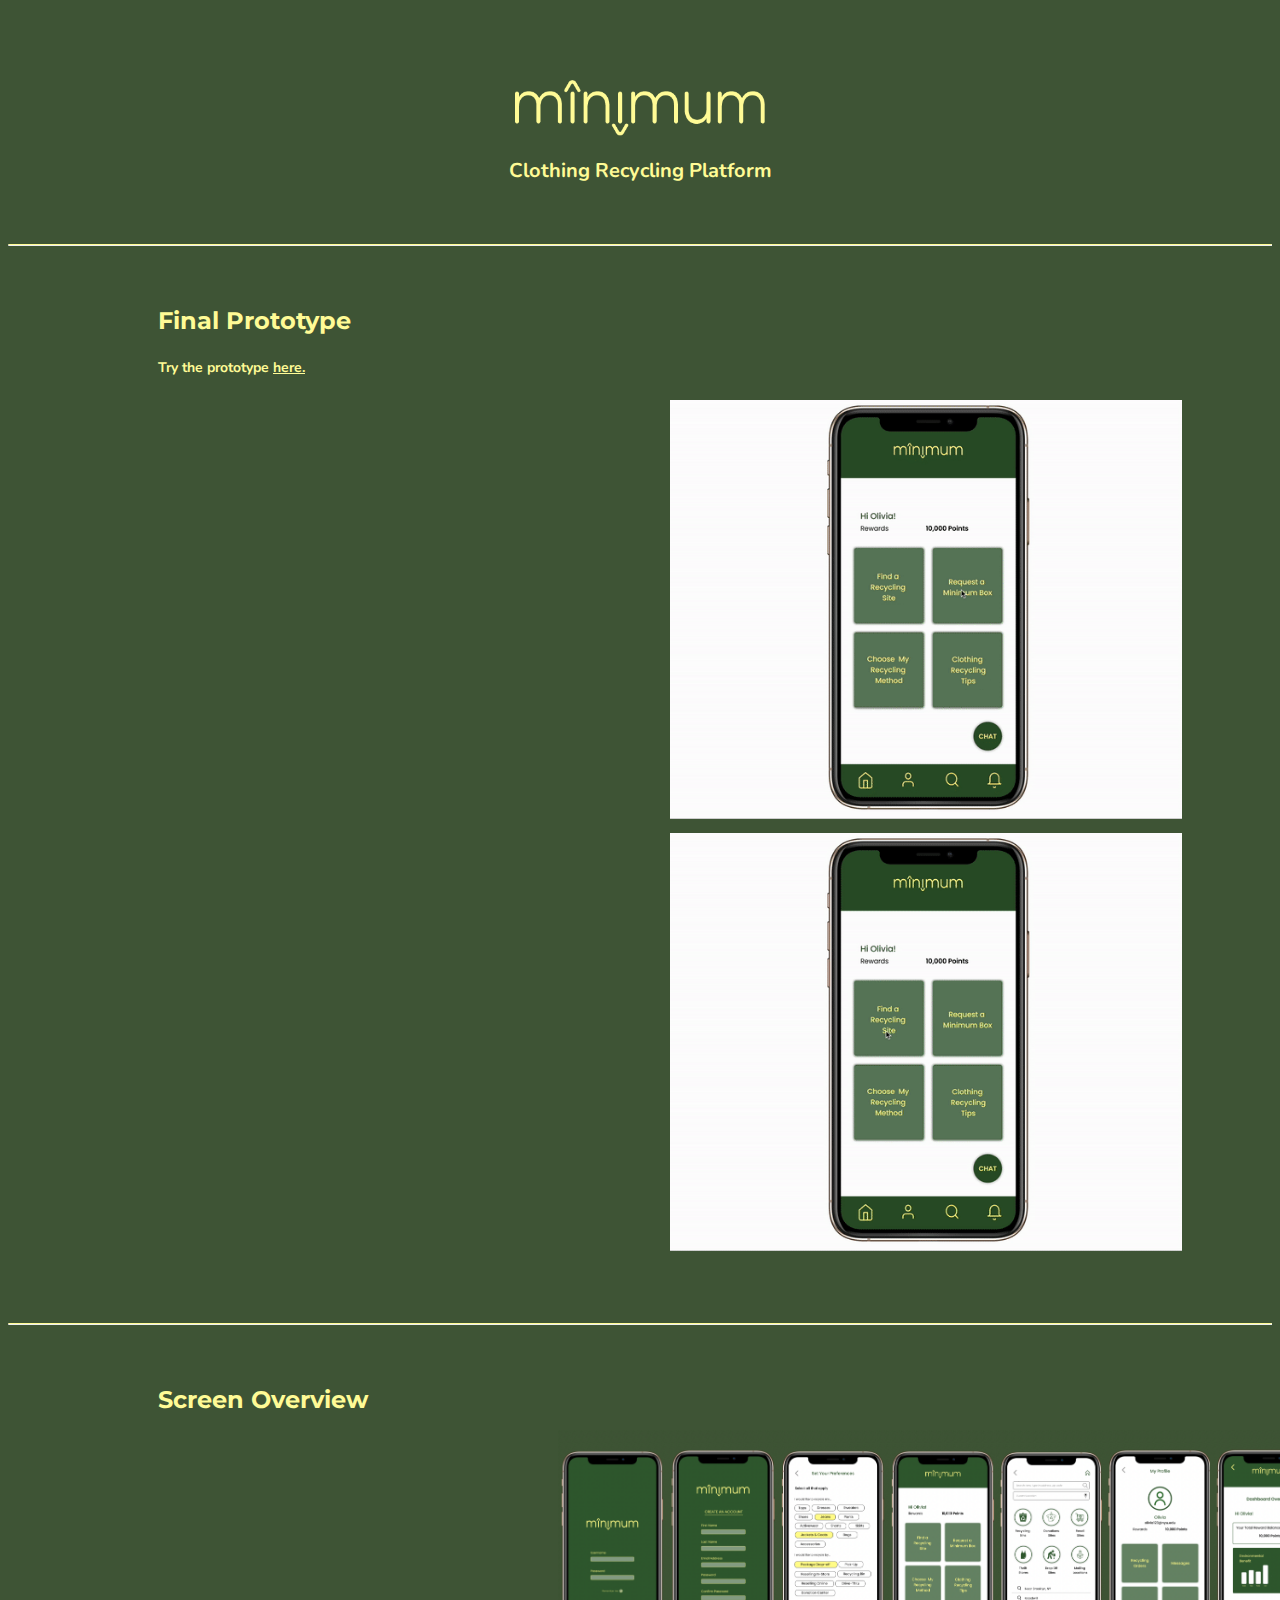
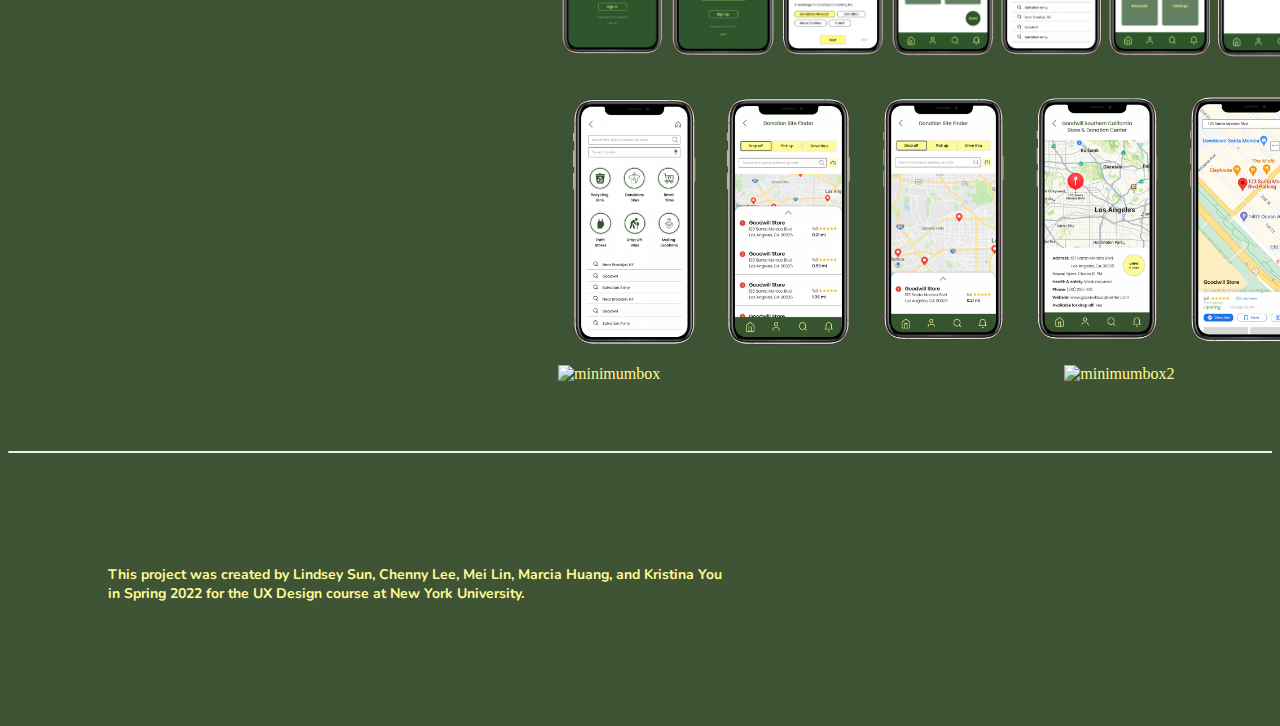
==== minimumpage/index.html @ 9aaf253f "Add files via upload" ====
<!DOCTYPE html>
<html>
<head>
	<meta charset="utf-8">
	<meta name="viewport" content="width=device-width, initial-scale=1">
		<link rel="shortcut icon" href="img/minimumfavicon.png">
	<link href="css/styles.css" rel="stylesheet">
	<link rel="preconnect" href="https://fonts.googleapis.com">
<link rel="preconnect" href="https://fonts.gstatic.com" crossorigin>
<link href="https://fonts.googleapis.com/css2?family=Montserrat:wght@500;600;700&family=Nunito:wght@300;400;500;600&display=swap" rel="stylesheet">
		  <script src="https://ajax.googleapis.com/ajax/libs/jquery/2.1.4/jquery.min.js"></script>
  <script src="https://ajax.googleapis.com/ajax/libs/jqueryui/1.11.4/jquery-ui.min.js"></script>
  <script src="main.js"></script>
	<title>Minimum - Clothing Recycling Platform</title>
</head>
<body>

	<header>
	<a href="../minimumpage/index.html"><img id="logo" src="img/yellowlogo.png" alt="yellowminimumlogo"></a>
	<h2>Clothing Recycling Platform<h2></header>


<!-- <div id="menu">
	<h5><li>Final Prototype</li>	
		<li>Problem Statement</li>
		<li>Design Process</li>	
		<li>User Research Findings & Iteration Processes</li><br>
		<li>Lo-fi Design Rationale</li>	
		<li>Journey Map </li>
		<li>Hi-fi Prototypes</li>
		<li>Hi-fi Design Rationale</li>	
		<li>Reflection<li></h5>
</div> -->

<hr>
	<div id="finalprototype">
	<h1>Final Prototype</h1>
	<h5>Try the prototype <a href="https://www.figma.com/proto/wMS6ij2fY0lmGOKVxyt7CK/UX-Design-Project-Lo-Fi-Prototyping?page-id=0%3A1&node-id=505%3A562&viewport=241%2C48%2C0.28&scaling=scale-down&starting-point-node-id=505%3A562&show-proto-sidebar=1"> here.</a></h5>

	<img id="demo" src="img/demo2.gif" alt="demo1">
	<img id="demo2" src="img/demo3.gif" alt="demo2">

	</div>

<hr>
	<div id="finalprototype">
	<h1>Screen Overview</h1>
	<img id="overview" src="img/overview.png" alt="overview">
	<img id="finder" src="img/finder.png" alt="locationfinder">
	<img id="minimumbox" src="img/minimumbox.png" alt="minimumbox">
	<img id="minimumbox2" src="img/minimumbox2.png" alt="minimumbox2">

	</div>

<hr>

<div id="footer">
	<h5>This project was created by Lindsey Sun, Chenny Lee, Mei Lin, Marcia Huang, and Kristina You <br> in Spring 2022 for the UX Design course at New York University.</h5>
</div>

<a href="../minimumpage/third.html">
	<img id="next" src="img/next.png" alt="nexticon"></a>

</body>
</html>
---- minimumpage/css/styles.css ----
body{
	background-color: #3e5435;
	margin-bottom: 100px;
}

h1{
font-family: 'Montserrat', sans-serif;
font-size: 24px;
color: #fffb96;
}

h2{
font-family: 'Nunito',sans-serif;
font-size: 20px;
color: #fffb96;
}

h3{
	font-family: 'Montserrat', sans-serif;
	font-size: 16px;
	font-weight: 500;
	text-decoration: underline;
	color:#fffb96 ;
	text-align: center;
	margin-top: 70px;
}

h4{
font-family: 'Montserrat', sans-serif;
font-size: 24px;
color: #3e5436;

}

h5{
	font-family: 'Nunito', sans-serif;
	font-size: 14px;
	color:#fffb96 ;
}

h6{
font-family: 'Nunito',sans-serif;
font-size: 20px;
color: #3e5436;
}

h7{

}

header{
	text-align: center;
	margin-top: 80px;
	margin-bottom: 60px;
}

#logo{
	width: 250px;
}


#menu{
	text-align: center;
	margin-top: 40px;
	margin-bottom: 60px;
	color: #fffb96;
}

a{
	text-decoration: underline;
	color: #fffb96;
}

li{
	display: inline-block;
}

#sectionheader{
	margin-top: 60px;
	margin-left: 150px;
	position: absolute;
	display: inline-flex;
	width: 300px;
}

#finalprototype{
	margin-top: 60px;
	margin-left: 150px;
	position: relative;
	color: #fffb96;
}

#problemstatement{
	margin-top: 60px;
	position: relative;
	width: 40vw;
	margin-bottom: 60px;
	margin-left: 800px;
	display: inline-flex;
}

#designprocess{
	margin-top: 60px;
	position: relative;
	width: 40vw;
	margin-bottom: 60px;
	margin-left: 800px;
	display: inline-block;

}

#userresearch{
	margin-top: 60px;
	position: relative;
	width: 40vw;
	margin-bottom: 60px;
	margin-left: 800px;
	display: inline-block;

}


#lofirationale{
	margin-top: 60px;
	margin-left: 800px;
	position: relative;
	width: 40vw;
	margin-bottom: 60px;
	display: inline-block;
}

#journeymap{
	margin-top: 60px;
	margin-left: 800px;
	position: relative;
	margin-bottom: 60px;
	display: inline-block;

}

#hifirationale{
	margin-top: 60px;
	margin-left: 800px;
	position: relative;
	width: 40vw;
	margin-bottom: 60px;
	display: inline-block;
}

#designprocess{
	margin-top: 60px;
	margin-left: 800px;
	position: relative;
	margin-bottom: 60px;
}


#reflection{
	margin-top: 60px;
	margin-left: 800px;
	position: relative;
	margin-bottom: 60px;
	width: 40vw;
	display: inline-block;
}


#journeyimg{
	width: 40vw;
	margin-left: 400px;
}

hr{

	border-top: 1px solid #fffb96;

}



#footer{
margin-top: 80px;
	position: relative;
	display: inline-flex;
	margin-left: 100px;

}

#finder{
	width: 60vw;
	margin-left: 400px;
}

#minimumbox{
	width: 60vw;
	margin-left: 400px;
}

#minimumbox2{
	width: 60vw;
	margin-left: 400px;
	margin-bottom: 60px;
}

#overview{
	width: 60vw;
	margin-left: 400px;
}

#subimg{
	width: 40vw;
	margin-top: 20px;
	margin-bottom: 20px;
	display: inline-block;
}

#userresearchimg{
	width: 40vw;
	margin-top: 20px;
	margin-bottom: 20px;
	display: inline-block;
}


#demo{
	width: 40vw;
	margin-left: 40vw;
	margin-bottom: 10px;

}

#demo2{
	width: 40vw;
	margin-left: 40vw;
	margin-bottom: 60px;

}

#next{
	float: right;
	width: 40px;
	display: inline-flex;
	position: absolute;
	margin-left: 45vw;
	margin-top: 100px;
}

#back{
	float: right;
	width: 40px;
	display: inline-flex;
	position: absolute;
	margin-left: 40vw;
	margin-top: 100px;
}
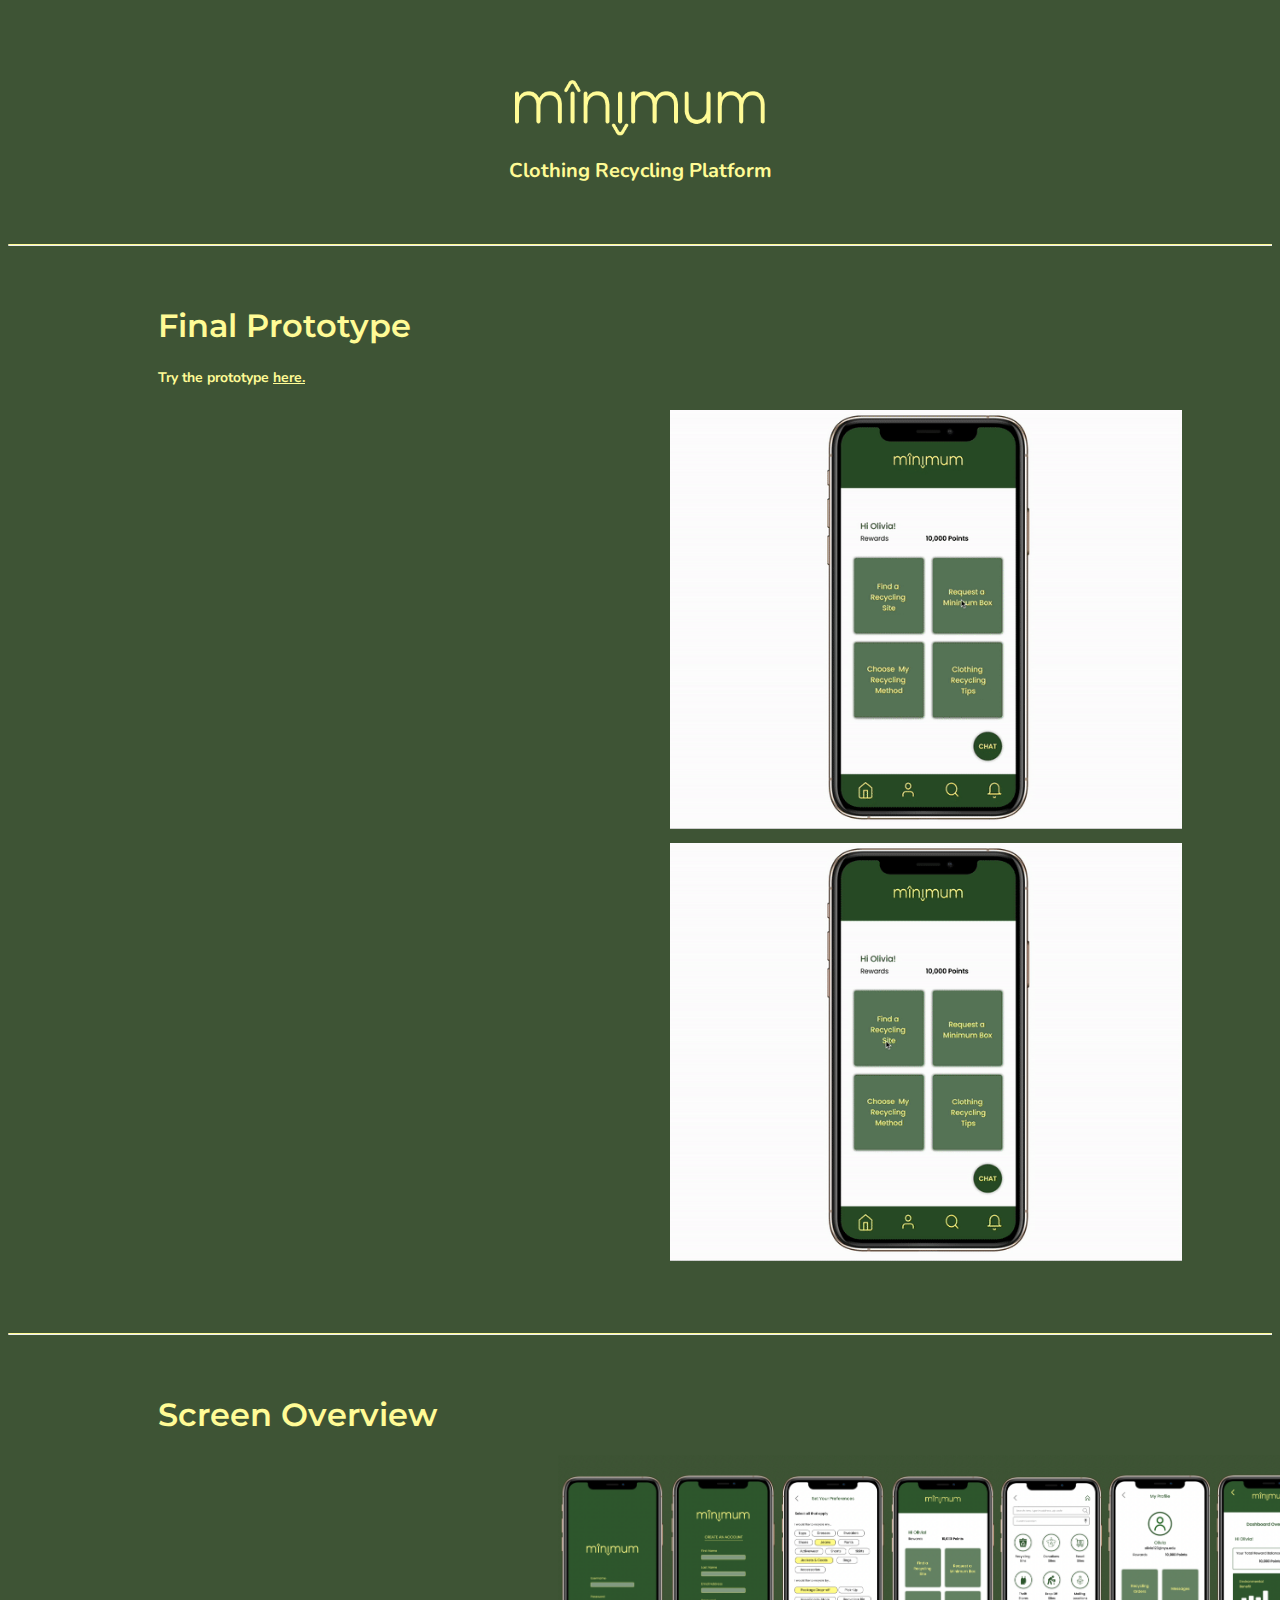
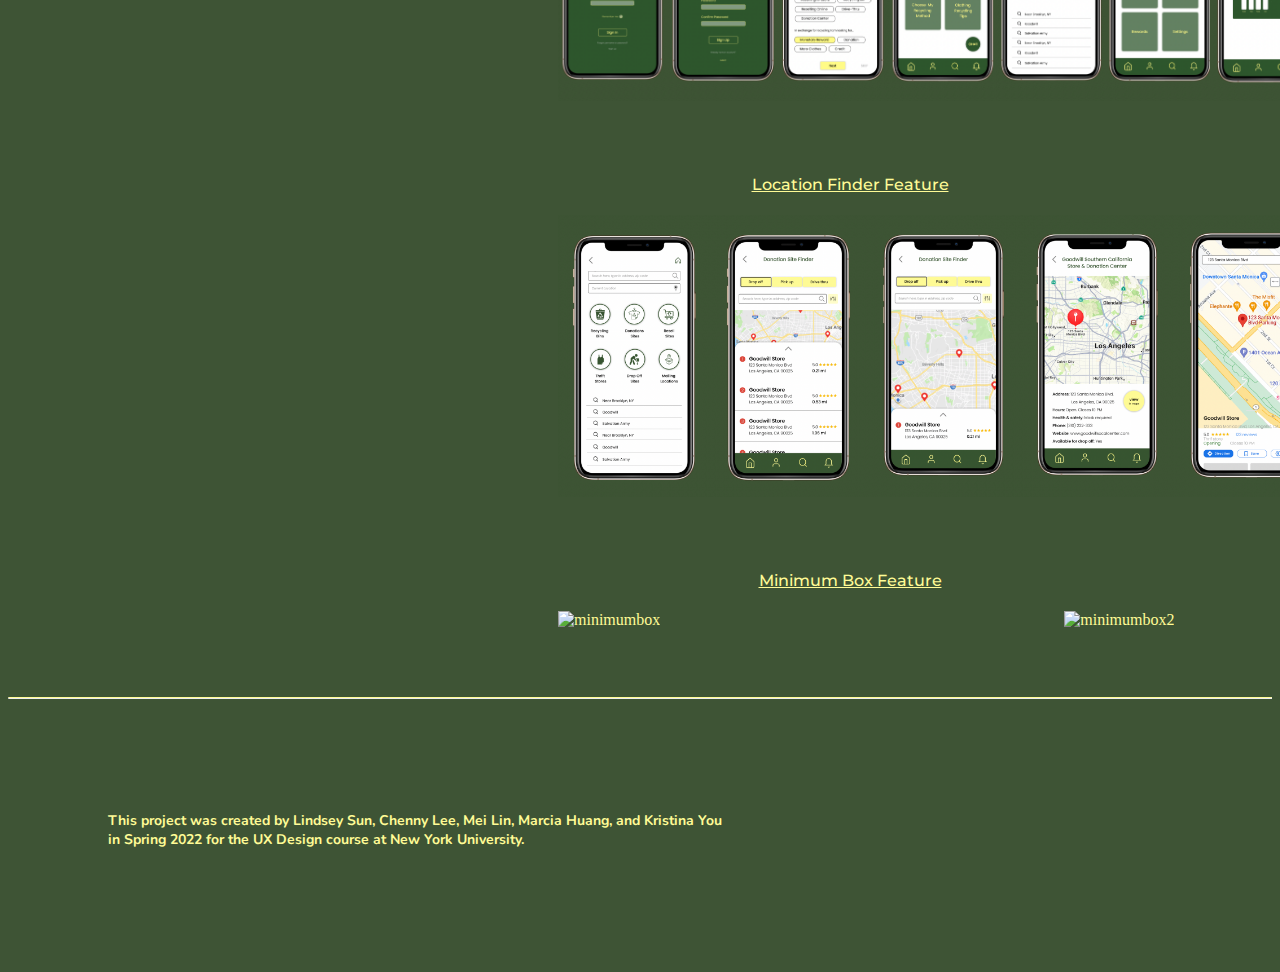
==== commit 18319791: "Add files via upload" ====
--- a/minimumpage/index.html
+++ b/minimumpage/index.html
@@ -46,7 +46,9 @@
 	<div id="finalprototype">
 	<h1>Screen Overview</h1>
 	<img id="overview" src="img/overview.png" alt="overview">
+	<h4>Location Finder Feature</h4>
 	<img id="finder" src="img/finder.png" alt="locationfinder">
+	<h4>Minimum Box Feature</h4>
 	<img id="minimumbox" src="img/minimumbox.png" alt="minimumbox">
 	<img id="minimumbox2" src="img/minimumbox2.png" alt="minimumbox2">
 
--- a/minimumpage/css/styles.css
+++ b/minimumpage/css/styles.css
@@ -6,8 +6,9 @@
 
 h1{
 font-family: 'Montserrat', sans-serif;
-font-size: 24px;
+font-size: 32px;
 color: #fffb96;
+font-weight: 600;
 }
 
 h2{
@@ -27,9 +28,14 @@
 }
 
 h4{
-font-family: 'Montserrat', sans-serif;
-font-size: 24px;
-color: #3e5436;
+	font-family: 'Montserrat', sans-serif;
+	font-size: 16px;
+	font-weight: 500;
+	text-decoration: underline;
+	color:#fffb96 ;
+	text-align: center;
+	margin-left: 270px;
+	margin-top: 70px;
 
 }
 
